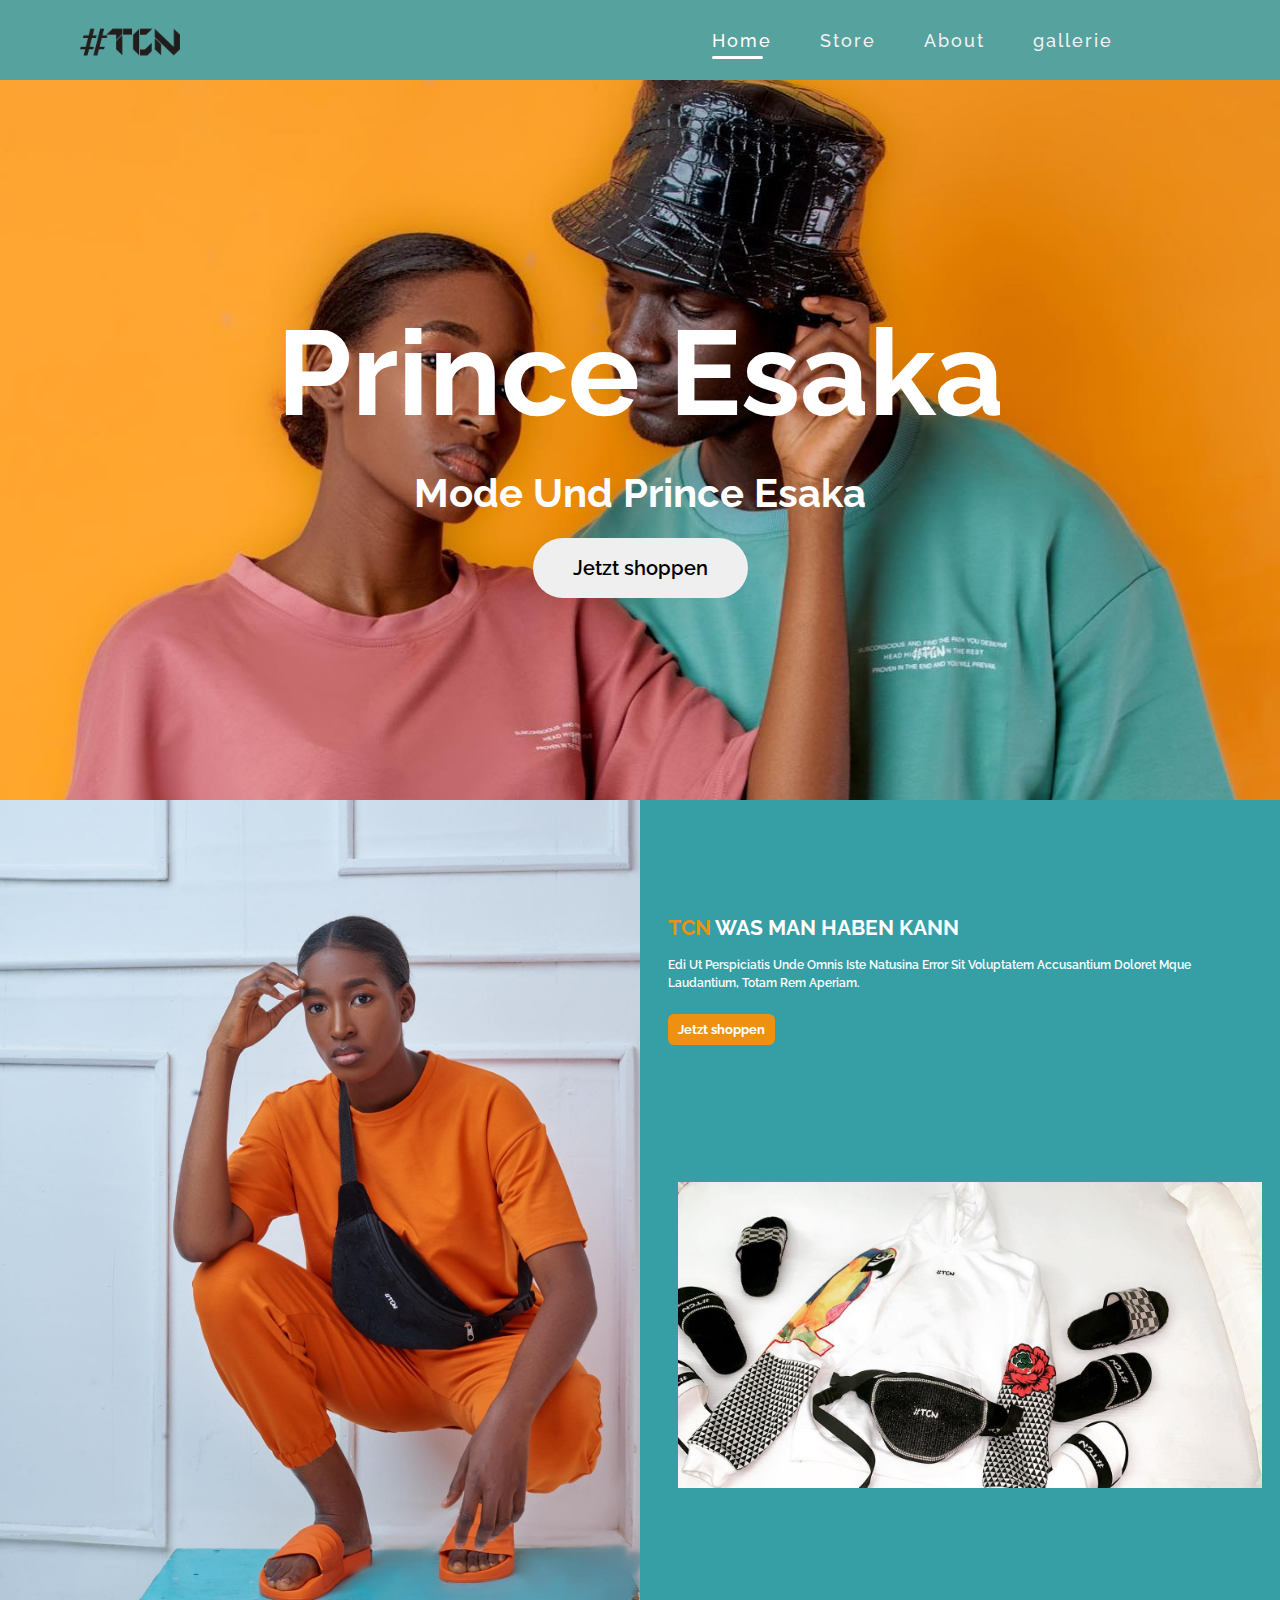
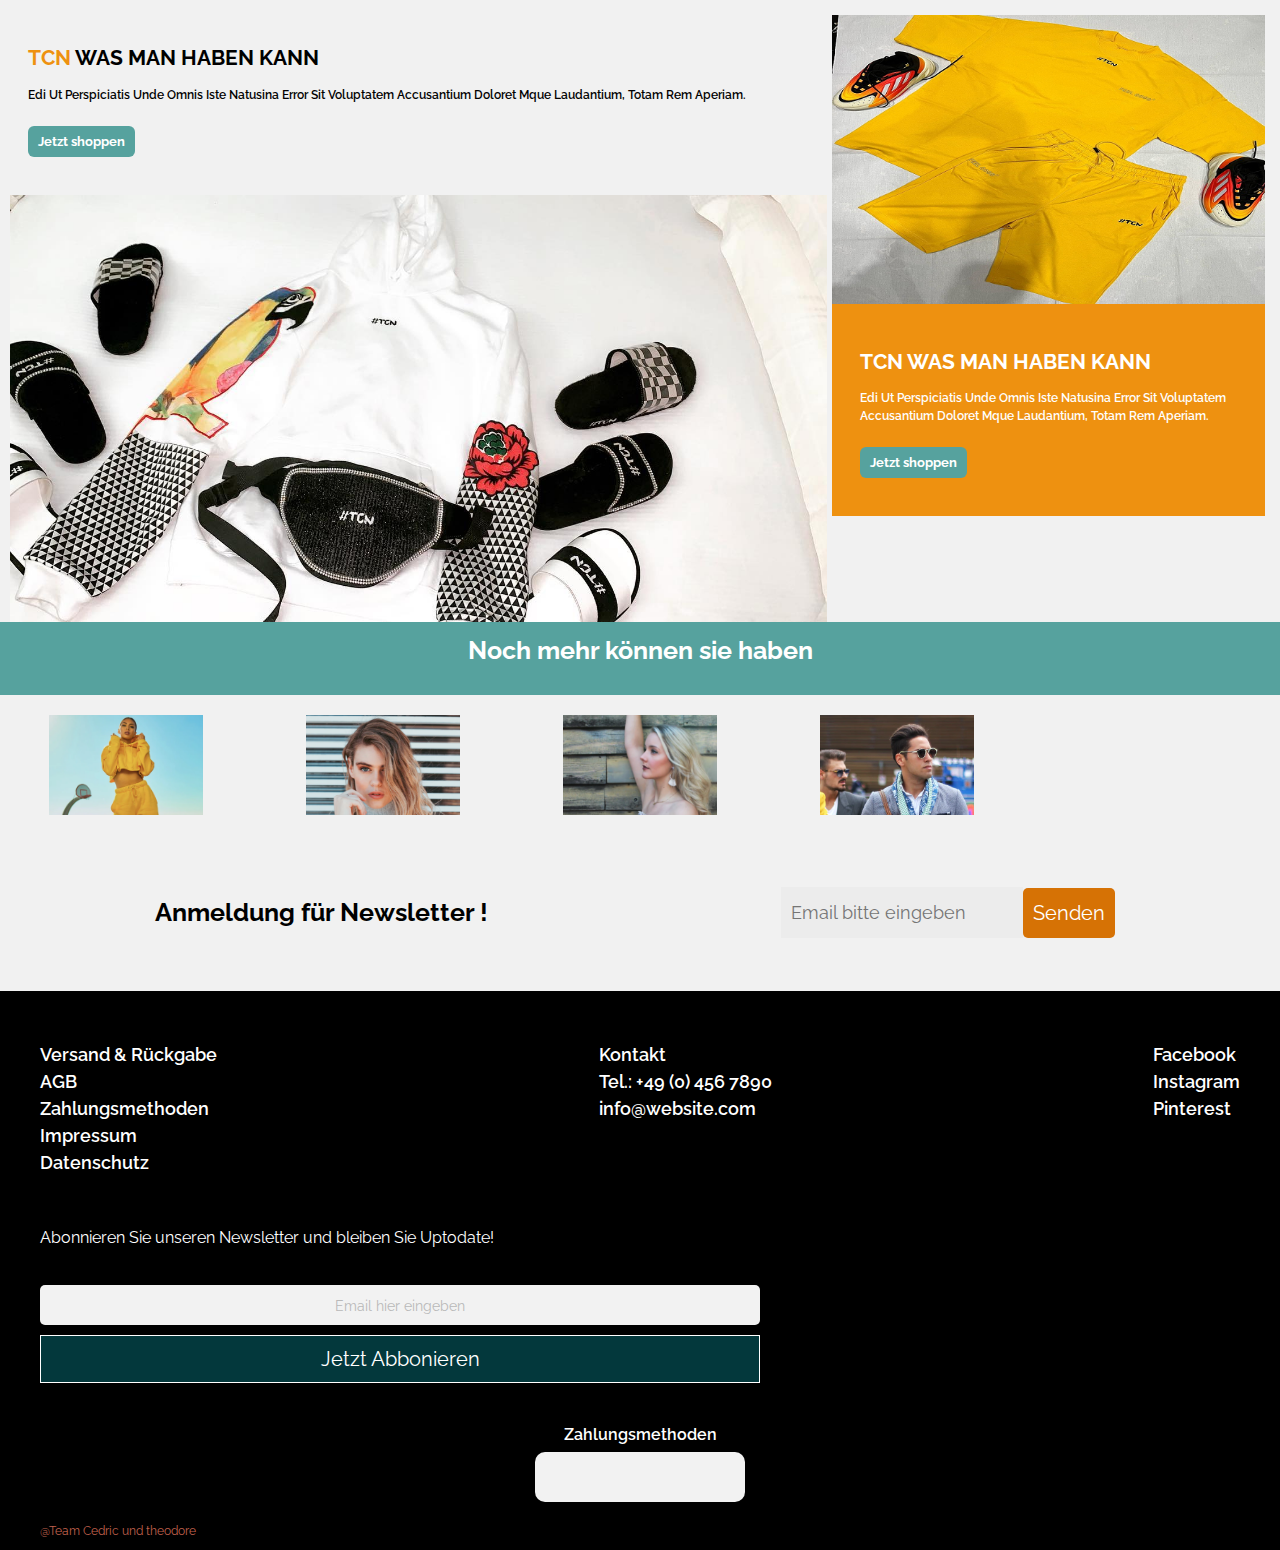
==== index.html @ e5fa183d "ma troixieme commite" ====
<!DOCTYPE html>
<html lang="de">
<head>
    <meta charset="UTF-8">
    <!-- <meta http-equiv="X-UA-Compatible" content="IE=edge"> -->
    <meta name="viewport" content="width=device-width, initial-scale=1.0">
    <!-- FONT_AWESOME -->
    <link rel="stylesheet" href="https://cdnjs.cloudflare.com/ajax/libs/font-awesome/6.0.0-beta3/css/all.min.css" />
    <!-- CSS STYLES  -->
    <link rel="stylesheet" href="style.css">
    <!-- Icons für Zahlungsmöglichkeiten -->
    <link rel="stylesheet" href="https://cdnjs.cloudflare.com/ajax/libs/font-awesome/4.4.0/css/font-awesome.min.css">
        <!-- SEO optimierung -->
    <title>Prince Esseka </title>
    <meta name="description" content="Prince Essaka Kleidung und accessoire," />
    <meta name="keywords" content="Kleidung, Mode, Accessoir, stil,hemd" />
</head>

<body>
    <!-- NAVIGATION BAR -->
    <nav>
        <div class="logo">
            <a href="index.html">
                <img src="media/mediaplus/WhatsApp_Image_2022-06-20_at_17.20.54-removebg-preview.png" alt="">
            </a>
        </div>
        <input type="checkbox" id="checkboxClick">
        <label for="checkboxClick" class="menu-btn">
            <i class="fas fa-bars"></i>
        </label>
    <!-- NAV LINKS -->
        <ul>
            <li><a class="active" href="index.html">Home</a></li>
            <li><a href="Store.html">Store</a></li>
            <li><a href="about.html">About</a></li>
            <li><a href="gallerie.html">gallerie</a></li>
        </ul>
    </nav>
    <header>
            <!-- Titel SECTION -->
        <div class="content">
            <div class="titel"> 
                <h1>Prince Esaka</h1>
                <span class="ti">Mode und Prince Esaka</span>
                <button>Jetzt shoppen</button>
            </div>
        </div>
    </header>
    <!-- main-indexSeite -->
    <div class="index-grid">
        <div class="index-content first first2 ">
            <img src="media/mediaplus/lui7.jpeg" alt="">
            <div class="text text1 flex">
                <div>
                    <h3><span>TCN</span> WAS MAN HABEN KANN</h3>
                    <p>Edi Ut Perspiciatis Unde Omnis 
                        Iste Natusina Error Sit Voluptatem 
                        Accusantium Doloret Mque Laudantium,
                        Totam Rem Aperiam.
                    </p>
                    <a href="Store.html" class="btn1">Jetzt shoppen</a>
                </div>
                <div><img src="media/mediaplus/article5.jpeg" alt=""></div>
            </div>
        </div>
        <div class="index-content first first3">
            <div class="flex">
                <div class="text text">
                    <h3><span>TCN</span> WAS MAN HABEN KANN</h3>
                    <p>Edi Ut Perspiciatis Unde Omnis 
                        Iste Natusina Error Sit Voluptatem 
                        Accusantium Doloret Mque Laudantium,
                        Totam Rem Aperiam.
                    </p>
                    <a href="Store.html" class="btn2">Jetzt shoppen</a>
                </div>
                <img src="media/mediaplus/article5.jpeg" alt="">
            </div>
            <div class="recht">
                <img src="media/mediaplus/article3.png" alt="">
                <div class="text text3">
                    <h3>TCN WAS MAN HABEN KANN</h3>
                    <p>Edi Ut Perspiciatis Unde Omnis 
                        Iste Natusina Error Sit Voluptatem 
                        Accusantium Doloret Mque Laudantium,
                        Totam Rem Aperiam.
                    </p>
                    <a href="Store.html" class="btn3">Jetzt shoppen</a>
                </div>
            </div>
        </div>
        <div class="index-content first">
            <h4>Noch mehr können sie haben</h4>
            <div class="bilder">
                <div><img src="media/icons/pic1.png" alt="Prince Essaka"></div>
                <div><img src="media/icons/pic3.png" alt="Prince Essaka"></div>
                <div><img src="media/icons/pic2.png" alt="Prince Essaka"></div>
                <div><img src="media/icons/pic4.png" alt="Prince Essaka"></div>
                <div class="none"><img src="media/icons/pic4.png" alt="Prince Essaka"></div>
                <div class="none"><img src="media/icons/pic4.png" alt="Prince Essaka"></div>
            </div>
        </div>
        <div class="index-content first newsletter">
           <div class="text-newsletter">
                <h3>Anmeldung für Newsletter !</h3>
           </div>
           <div class="email-box">
                <form action="#">
                    <div class="form-box">
                        <input type="email" placeholder="Email bitte eingeben" name="email">
                        <button class="submit">Senden</button>
                    </div>
                </form>
           </div>
        </div>
    </div>
    <footer class="footer">
        <div class="bloc-1">
            <div class="kontakt">
                <div class="box">
                    <span>Versand & Rückgabe</span>
                    <span>AGB</span>
                    <span>Zahlungsmethoden</span>
                    <span>Impressum</span>
                    <span>Datenschutz</span>
                </div>
                <div class="box">
                    <span>Kontakt</span>
                    <span>Tel.: +49 (0) 456 7890</span>
                    <span>info@website.com</span>
                </div>
                <div class="box">
                    <span>Facebook</span>
                    <span>Instagram</span>
                    <span>Pinterest</span>
                </div>
            </div>
            <div class="mail">
                <p>Abonnieren Sie unseren Newsletter und bleiben Sie Uptodate!</p>
                <input type="text" placeholder="Email hier eingeben"><br>
                <button>Jetzt Abbonieren</button>
            </div>
            <div class="zahlungen">
                <span>Zahlungsmethoden</span>
                <ul>
                    <li>
                        <div class="icons"></div>
                    </li>
                    <li>
                        <div class="icons"></div>
                    </li>
                    <li>
                        <div class="icons"></div>
                    </li>
                </ul>
            </div>
            <span class="cp">@Team Cedric und theodore</span>
        </div>
    </footer>
</body>

</html>
---- style.css ----
/* ============ GOOGLE FONT ============ */

@import url("https://fonts.googleapis.com/css2?family=Raleway:wght@400;500;600;700&display=swap");

* {
  margin: 0 auto;
  padding: 0;
  box-sizing: border-box;
  font-family: "Raleway", sans-serif;
  line-height: 1.5em;
  max-width: 2000px;
  text-decoration: none;
  list-style-type: none;
}

/* ============ NAVBAR ============ */
nav {
  display: flex;
  /* flex-wrap: wrap; */
  width: 100%;
  height: 80px;
  align-items: center;
  /* justify-content: space-between; */
  padding: 0 48px 0 120px;
  background: #56A29E;
  position: fixed;
  z-index: 10;
}
nav .logo img{
  cursor: pointer;
  height: 100px;
  width: auto;
display: block;
}
nav .cart span,
.fa-solid{
    color: #C0614D;
    font-size: 30px;
}
nav .logo a{
    color: #D67205;
}
nav span{
    color: white;
}
nav ul {
  display: flex;
  flex-wrap: wrap;
  list-style: none;
}
nav ul li {
  margin: 0 8px;
}
nav ul li a {
  color: #f2f2f2;
  font-size: 18px;
  font-weight: 500;
  padding: 8px 16px;
  border-radius: 5px;
  letter-spacing: 2px;
  text-decoration: none;
  position: relative;
  transition: all 0.3s ease-out;
}
nav ul li a::after {
  content: "";
  position: absolute;
  left: 16px;
  bottom: 0;
  height: 3px;
  width: 55%;
  background-color: #ffffff;
  animation: navlink-bottom 0.5s ease;
  -webkit-animation: navlink-bottom 0.5s ease;
  border-radius: 2px;
  -webkit-border-radius: 2px;
  -moz-border-radius: 2px;
  -ms-border-radius: 2px;
  -o-border-radius: 2px;
  display: none;
}
nav ul li:hover a::after {
    display: block;
}
@keyframes navlink-bottom {
  from {
    width: 0%;
  }

  to {
    width: 55%;
  }
}

/* active link */

nav ul li a.active,
nav ul li a:hover {
  color: #ffffff;
}
nav ul li a.active::after,
nav ul li a:hover::after {
  display: block;
}
nav .menu-btn i {
  color: #EE9110;
  font-size: 32px;
  cursor: pointer;
  display: none;
}
input[type="checkbox"] {
  display: none;
}
@media (max-width: 1000px) {
  nav {
    padding: 0;
  }
}
/* menu anzeigen*/
@media (max-width: 920px) {
  nav .menu-btn i {
    display: block;
  }
  #checkboxClick:checked ~ .menu-btn i:before {
    content: "\f00d";
  }
  nav ul {
    position: fixed;
    top: 80px;
    right: -100%;
    padding-top: 100px;
    background: rgb(255, 255, 255);
    height: 100vh;
    width: 100%;
    text-align: center;
    display: block;
    transition: all 0.3s ease-;
  }
  #checkboxClick:checked ~ ul { 
    right: 0;
    z-index: 4;
  }
  nav ul li {
    width: 100%;
    margin: 40px 0;
  }
  nav ul li a {
    width: 100%;
    margin-right: -100%;
    display: block;
    font-size: 20px;
    transition: 0.6s;
  }
  #checkboxClick:checked ~ ul li a {
    margin-right: 0px;
  }
  nav ul li a {
    color: #000000;
    font-weight: 700;
    font-size: 24px;
  }
  nav ul li a.active,
  nav ul li a:hover {
    background: none;
    color: #e90162;
  }
}
/* ============ Header ============ */
header .titel{
    color: white;
    display: block;
    line-height: 30px;
}
header .titel .ti{
    font-size: 30px;
}
header{
    padding-top: 80px;
    height: auto;
}
/* ============ Titel SECTION ============ */
.content h1{
    font-size: 50px;
}
.content button{
    cursor: pointer;
    display: block;
    padding: 5px 10px;
    border: none;
    border-radius: 50px;
    font-weight: 600;
    margin-top: 15px;
}
.content button:hover{
    color: white;
    background-color: #56A29E;
    transition: 0.4s ease-in-out;
}
.content {
    background: url(media/mediaplus/lui4.jpeg) no-repeat;
    background-size: cover;
    text-align: center;
    height: 80vh;
    display: flex;
    align-items: center;
    justify-content: center;
    width: 100%;
    padding: 0 30px;
    color: white;
  }
  .content div {
    font-size: 53px;
    font-weight: 700;
    text-transform: capitalize;
  }
/* ============ main-indexSeite ============ */
.index-grid .none{
    display: none;
}
.index-grid .first span{
    color: #EE9110;
}
.index-grid img{
    vertical-align: middle;
}
.index-grid .flex img{
    margin-top: 25px;
}
.index-grid{
    background: #f1f1f1;
    /* background-color: #EE9110; */
    display: grid;
    grid-template-columns: 1fr;
    /* grid-template-rows: 320px 250px 200px 250px; */
    /* grid-template-rows: 1fr 1fr 400px; */
}
.index-grid .first img{
    width: 100%;
}
.index-grid .first .text{
    padding: 42px 28px;
    /* background: #EE9110; */
    margin: 0;
}
.index-grid .text1{
    background-color: #369ea5;
    color: white;
}
.index-grid .btn1{
    color: white;
    background-color: #EE9110;
    border-radius: 6px;
}
.index-grid .btn3{
    color: white;
    border-radius: 6px;
}
.index-grid .text3{
    color: white;
    background-color: #EE9110;
}
.index-grid .btn2{
    color: white;
    border-radius: 6px;
}
.index-grid .first h3{
    font-size: 21px;
}
.index-grid .first p{
    margin: 12px 0 25px;
    font-size: 12.6px;
}
.index-grid .first .bilder{
    display: grid;
    grid-template-columns: 1fr 1fr;
    gap: 10px;
    margin: 20px 0 20px;
}
.index-grid .first h4{
    padding: 10px 30px 30px;
    font-size: 20px;
    background: #56A29E;
    width: 100vw;
}
.index-grid .first .bilder img{
    height: 100px;
    object-fit: cover;
}
.index-grid a{
    color: black;
    font-size: 12.6px;
    background-color: #56A29E;
    cursor: pointer;
    padding: 8px 10px;
}
.index-grid .newsletter{
    display: flex;
    flex-direction: column;
    padding: 28px 14px;
    width: 100vw;
    margin: auto;
}
.index-grid .email-box{
    display: flex;
    align-items: center;
    justify-content: center;
}
.index-grid .form-box{
    padding: 10px;
    border-radius: 5px;
    display: flex;
    align-items: center;
    justify-content: center;
}
.index-grid .form-box input{
    font-size: 18px;
    color: #000000;
    padding: 12px 10px;
    border: none;
    outline: none;
    background: #ececec;
}
.index-grid .form-box button{
    font-size: 20px;
    color: #fff;
    padding: 10px;
    border: none;
    border-radius: 5px;
    background: #D67205;
    cursor: pointer;
    transition: .03s;
    margin: 15px 0;
}
/* ============ Footer ============ */
footer{
    color: white;
    background: black;
}
footer .bloc-1{
    display: flex;
    flex-direction: column;
    padding: 30px 0 0 0;
}footer .kontakt span{
    display: block;
}
footer .kontakt{
    display: flex;
    flex-direction: column;
    margin: 0 40px;
}
footer .kontakt .box{
    margin: 20px 0;
    justify-content: flex-start;
    display: block;
    font-weight: 600;
}
footer input{
    padding: 8px;
    width: 100%;
    border: 2px solid white;
    background: inherit;
    color: white;
    font-size: 17px;
    margin: 35px 0 10px 0;
}
footer button{
    padding: 8px;
    width: 100%;
    margin-bottom: 40px;
}
footer .mail{
    margin: 0 40px;
}
footer .cp{
    margin: 0 0 10px 40px;
    font-size: 12px;
    color: #C0614D;
}
footer .zahlungen ul{
    background: #f2f2f2;
    margin: 0 0 20px 0;
    border-radius: 10px;
}
footer .zahlungen span{
    text-align: center;
    display: block;
    color: white;
    font-weight: 600;
    margin: 0 0 5px 0;
}
footer .zahlungen ul{
    display: flex;
    flex-direction: row;
}
footer .zahlungen .icons:first-child{
    background: url(/project/marshall/media/Icons_Zahlunng/paypal.png);
    height: 50px;
    width: 50px;
    background-size: cover;
    margin: 0 10px;
}

.main-grid .bloc1{
    min-height: 300px;
}
.main-grid .bloc1 .bg-image {
    position: relative;
    background: #333
      url("/media/taras-chernus-7yKhUCkGzGM-unsplash.jpg");
    background-position: center;
    background-repeat: no-repeat;
    background-size: cover;
    width: 100%;
    height: 300px;
  }

  #sectionAa{
      padding: 2em 1em 1em;
  }
  #sectionBb{
      padding: 2em 1.9em 1em;
      text-align: center;
  }
  #sectionAa ul {
    list-style: none;
    margin: 0;
    padding: 0;
  }
  #sectionAa li {
    margin-bottom: 1em;
    background: #fff;
    color: #333;
  }
  hr{
      width: 20%;
      border: 1px solid black;
  }
  
  .karte-content {
    padding: 1.5em;
  }
  #sectionAa img, 
  #sectionBb img, 
  #sectionc img{
    display: block;
    width: 100%;
    height: auto;
    border-radius: 10px;
  }
  #sectionBb button{
      padding: 10px;
      width: 80%;
      background: #03383C;
      color: white;
      font-size: 20px;
      letter-spacing: 2px;
      cursor: pointer;
      border: none;
      border-radius: 10px;
  }
  /* #sectionBb img:hover{
    transform: scale(1.3);
  } */

  #sectionBb .item-content{
      margin: 0 0 25px 0;
  }

/* -- section C -- */
#sectionc .titel{
    padding: 1.5em 1.8em;
    width: 100%;
    font-size: 23px;
    text-transform: uppercase;
    font-weight: 600;
    text-align: center;
    color: white;
    background-color: #03383C;
}
#sectionc span{
    color: #C0614D;
}
#sectionc a{
    color: white;
}
#sectionc .none{
    display: none;
}

/* ============ shop ============ */
.box-shop{
    background-color: #f1f1f1;
    display: grid;
    grid-template-columns: 1fr;
    text-align: center;
    padding: 120px 5px 0 5px;
}
.box-shop .item img{
    height: 400px;
    width: auto;
    text-align: center;
    object-fit: cover;
    width: 100%;
    cursor: pointer;
}
.box-shop .item:last-child{
    padding: 13px;
    background-color: #03383C;
    color: white;
    font-weight: 600;
    letter-spacing: 1px;
}
.box-shop .item span{
    color: #C0614D;
}
/* ============ About ============ */
.about-grid .item{
    background-color: #f1f1f1;
}
.about-grid{
    padding-top: 80px;
    display: block;;
}
.about-grid .nav{
    display: flex;
    padding: 20px 5px;
    font-weight: 600;
    font-size: 20px;
    position: fixed;
    width: 100%;
    background-color: #EE9110;
    opacity: 0.8;
}
.about-grid a{
    color: black;
    cursor: pointer;
}
.about-grid .text{
    text-align: center;
    padding: 10px;
}
.about-grid .text h1{
    margin-top: 20px;
}
.about-grid .text p{
    font-size: 20px;
    margin-top: 30px;
}
.about-grid label{
    color: black;
}
.about-grid .formular{
    padding: 0 15px;
}
.about-grid .formular input{
    width: 70%;
}
.about-grid .formular{
    padding: 0 15px;
}
.about-grid .form-group input,
.about-grid .form-group textarea,
.about-grid  select{
    width: 100%;
    padding: 6px;
    font-size: 18px;
    border: 1px solid black;
    margin-top: 5px;
}
.about-grid textarea{
    resize: vertical;
}
.about-grid button[type="submit"]{
    width: 100%;
    border: none;
    outline: none;
    font-size: 24px;
    padding: 10px;
    background-color: #C0614D;
    color: white;
    border-radius: 8px;
    margin-top: 10px;
    margin-bottom: 20px;
}
.about-grid .first img{
    height: auto;
    width: 100%;
}
.about-grid .bilder{
    display: flex;
    flex-direction: column;
    padding: 10px;
}
.about-grid .bilder img{
    height: auto;
    width: 100%;
    max-width: 100%;
    margin: 10px auto;
    border-radius: 20px;
}
.about-grid .bilder h2{
    margin: 20px auto;
    display: block;
}

/* shop Seite */
.container-shop-titel .item1{
    font-size: 50px;
    font-weight: 600;
    display: block;
    margin: 2px 0 0 0;
    padding: 30px;
    text-align: center;
}
.container-shop-titel{
    background-color: rgb(161, 161, 86);
    height: 600px;
    padding-top: 220px;
}
.container-shop{
    padding-top: 120px;
    padding: 120px 10px 0 10px;
    color: black;
}
.container-shop h2{
    display: block;
    text-align: center;
    text-transform: uppercase;
    margin-bottom: 30px;
}
.container-shop .shop-items{
    display: grid;
    grid-template-columns: 1fr;
    grid-template-rows: repeat(4,1fr);
    gap: 5px;
}
.container-shop .shop-item img{
    height: 350px;
    width: 100%;
    max-width: 101%;
    object-fit: cover;
    border-radius: 10px;
}
.shop-item .shop-item-price,
.shop-item .shop-item-name{
    text-align: center;
    display: block;
    margin: 10px 0;
    font-weight: 600;
}
.container-shop .shop-item-button,
.btn-purchase{
    display: block;
    padding: 8px 15px;
    background-color: #C0614D;
    border: none;
    border-radius: 10px;
    cursor: pointer;
    margin-bottom: 15px;
    margin-top: 5px;
}
.cart-row{
    display: flex;
}
.cart-item {
    width: 45%;
}
.cart-header {
    font-weight: bold;
    font-size: 1.25em;
    color: #333;
}
.cart-total{
    display: block;
    text-align: center;
    margin: 20px;
}
.cart-column {
    display: flex;
    align-items: center;
    border-bottom: 1px solid black;
    margin-right: 1.5em;
    padding-bottom: 10px;
    margin-top: 10px;
}
.cart-quantity {
    width: 30%;
}
.container-shop .box a{
    color: white;
}
.container-shop .box{
    display: block;
    background-color: #06545a;
    color: #fff;
    padding: 5px 0;
    font-size: 20px;
    margin-top: 15px;
    margin-bottom: 15px;
    max-width: 45%;
    border-radius: 10px;
}
.box-shop .item{
    margin-bottom: 20px;
}
.box-shop .item hr{
    margin-top: 5px;
    margin-bottom: 5px;
}
.box-shop .item span{
    display: block;
    margin-bottom: 5px;
    font-weight: 600;
}
.box-shop button{
    display: block;
    cursor: pointer;
    background-color: #C0614D;
    padding: 8px 15px;
    border: none;
    border-radius: 10px;
    font-weight: 600;
}

#body-store{
    background-color: #f1f1f1;
}
.container-shop-backgr{
    background-color: #b9d3d4;
}
/* gallerie */

/* a propos */
.content-large3{
    display: flex;
}
.content-large3 .content{
    padding: 5px;
    color: white;
    font-size: 10px;
    height: 100%;
    background-color: #037981;
}

/* chekout */
.checkout-body{
    height: 100vh;
    width: 100%;
    display: flex;
    justify-content: center;
    align-items: center;
    flex-direction: column;
    padding: 500px 10px 350px 10px;
}
.step-check{
    background-color: rgb(0, 132, 255);
    height: 30px;
    width: 30px;
    border-radius: 30px;
    margin-bottom: 1rem;
    position: relative;
    background-position: center;
    background-repeat: no-repeat;
    background-size: 60%;
}
.progress-step-container:nth-of-type(3) .step-check::after{
    display: none;
}
.progress-step-container:nth-of-type(3) .step-check{
    background-image: none;
    background-color: white;
    border: 2px solid grey;
}
.progress-step-container:nth-of-type(2) .step-check::after{
    background-color: grey;
    display: none;
}
.progress-step-container:nth-of-type(2) .step-check{
    background-image: none;
    background-color: white;
    border: 2px solid rgb(0, 132, 255);
}
.step-check::after{
    content: "";
    width: 15vw;
    height: 2px;
    background-color: inherit;
    position: absolute;
    top: 50%;
    right: 0;
    transform: translateX(100%) translateY(-50%);
    display: none;
}
.form-container{
    width: 60%;
    margin-top: 6rem;
    display: flex;
    justify-content: flex-start;
    align-items: flex-start;
    flex-direction: column;
    text-align: center;
}
.form-title{
    font-size: 20px;
    display: block;
    text-align: center;
    margin-bottom: 2.5rem;
    font-weight: 600;
    opacity: 0.8;
}
.checkout-form{
    display: flex;
    justify-content: center;
    align-items: flex-start;
    flex-direction: column;
    width: 100%;
}
.input-line{
    display: flex;
    justify-content: center;
    align-items: flex-start;
    flex-direction: column;
    margin-bottom: 1rem;
    width: 100%;
}
label{
    font-size: 16px;
    color: rgb(102, 98, 98);
    margin-bottom: 0.5rem;
}
input[type="text"]{
    width: 100%;
    height: 40px;
    padding: 0 10px;
    background-color: #f2f2f2;
    border-radius: 5px;
    border: none;
    font-size: 18px;
}
input[type="text"]::placeholder{
    font-size: 14px;
    color: #b9b9b9;
}
.step-title{
    color: grey;
}
.input-container{
    display: flex;
    justify-content: space-between;
    align-items: center;
    width: 100%;
}
.input-container .input-line{
    width: 48%;
}
input[type="button"]{
    background-color: #03383C;
    color: white;
    font-weight: 500;
    font-size: 18px;
    height: 50px;
    padding: 0 30px;
    border: none;
    border-radius: 5px;
    cursor: pointer;
    margin-bottom: 40px;
    margin-top: 10px;
}
input[type="button"]:hover{
    background-color: #037981;
    transition: ease-in-out;
}
/* kontakt  */
.kontakt-grid{
    display: grid;
    grid-template-columns: 1fr;
    padding-top: 80px;
}
.kontakt-grid h1{
    margin-top: 25px;
    text-align: center;
}
.kontakt-grid p{
    margin-bottom: 25px;
}
.kontakt-grid .bilds{
    padding-bottom: 40px;
    text-align: center;
}
.kontakt-grid .btn{
    border: none;
    padding: 12px;
    background-color: #369ea5;
    border-radius: 10px;
}
.kontakt-grid .bg-image{
    background: #333 url(/media/mountain-7279430_1920.jpg);
    background-position: center;
    background-repeat: no-repeat;
    background-size: cover;
    width: 100%;
    height: 270px;
    position: absolute;
    z-index: -1;
}
.kontakt-grid .bilds h1,a{
    color: white;
    font-weight: 700;
    margin-top: 50px;
}
.kontakt-grid .form a{
    color: black;
}
.kontakt-grid .form p{
    color: black;
}
.kontakt-grid .form{
    padding: 10px;
}
.kontakt-grid .form h3{
    margin-top: 30px;
}
/* gallerie icons */
.gallerie-grid{
    padding-top: 80px;
    /* background-color: #fff2e1; */
}
.gallerie-grid ul{
    display: flex;
    justify-content: space-around;
}
.gallerie-grid .icons a{
    font-size: 40px;
    margin: 50px 0;
    cursor: pointer;
}
.fa-youtube{
    color: red;
}
.fa-facebook-f{
    color: rgb(62, 62, 163);
}
.fa-twitter{
   color: rgb(163, 163, 228);
}
.fa-instagram{
   color: rgb(58, 6, 110);
}
.gallerie-grid .icons hr{
    width: 90%;
    opacity: 0.3;
}
.gallerie-grid .container{
    width: 100%;
    /* background: #1c99a1; */
    margin: 80px auto;
}
.gallerie-grid .container h1{
    padding: 0 0 40px 0;
    text-align: center;
    /* color: #fff; */
    color: black;
}
.gallerie-grid .feature-img{
    width: 90%;
    margin: auto;
    position: relative;
    border-radius: 6px;
    overflow: hidden;
}
.small-img-row{
    margin-left: 100px;
}
.small-img-row{
    display: flex;
    background: #efefef;
    margin: 20px auto;
    align-items: center;
    border-radius: 6px;
    overflow: hidden;
    width: 90%;
    /* flex-direction: column;
    text-align: center; */
}
.small-img{
    position: relative;
    height: 97px;
}
.small-img img{
    width: 150px;
}
.small-img-row p{
    margin-left: 20px;
    color: #707070;
    font-weight: 600;
    font-size: 15px;
    line-height: 22px;
}
.gallerie-grid .row{
    padding-bottom: 10px;
}
.gallerie-grid .play-btn{
    width: 60px;
    position: absolute;
    left: 50%;
    top: 50%;
    transform: translate(-50%,-50%);  /* https://www.w3schools.com/cssref/css3_pr_transform.asp */
    cursor: pointer;
}
.small-img .play-btn{
    width: 35px;
}
.video-player{
    width: 95%;
    position: absolute;
    left: 50%;
    top: 50%;
    transform: translate(-50%,-50%);  /* https://www.w3schools.com/cssref/css3_pr_transform.asp */
    cursor: pointer;
    margin-top: 50vh;
}
.close-btn{
    position: absolute;
    top: 10px;
    right: 10px;
    width: 30px;
    cursor: pointer;
}

::-webkit-scrollbar{
    width: 20px;
}
::-webkit-scrollbar-track{
    background: #EE9110;
}
::-webkit-scrollbar-thumb{
    background: #56A29E;
}


/* Media Querie */
.gallerie-grid{
    background-color: #d8c0a8;
}
@media (min-width: 800px) {
    .index-grid .newsletter{
        display: flex;
        flex-direction: row;
        align-items: center;
    }
    .index-grid .newsletter h3{
        font-size: 25px;
    }
    .index-grid .flex img{
        margin: 0 10px;
    }
    .index-grid .first .bilder{
        gap: 5px;
        grid-template-columns: 1fr 1fr 1fr 1fr;
        grid-template-rows: 1fr;
    }
    .index-grid .first p{
        font-size: 12px;
        font-weight: 600;
    }
    .index-grid .first h4{
        font-size: 25px;
        padding: 10px 30px 25px;
        text-align: center;
        color: white;
    }
    .index-grid .first .recht{
        padding: 15px;
    }
    .index-grid .first3{
        display: flex;
    }
    .index-grid .first2 img{
        height: auto;
    }

    .gallerie-grid .col{
        flex-basis: 50%;
        min-width: 250px;
    }
    .gallerie-grid .row{
        display: flex;
        align-items: center;
        /* flex-wrap: wrap; */
    }
    .about-grid .bilder h2{
        /* margin-top: 150px; */
        margin: auto 0;
        text-align: center;
        font-size: 30px;
    }
    .about-grid .bilder img{
    margin: 0;
    }
    .about-grid .bilder{
        display: grid;
        grid-template-columns: 1fr 1fr;
        grid-template-rows: 1fr 1fr 1fr 1fr;
        gap: 10px;
    }
    .about-grid form{
        width: 80%;
    }
    /* article */
    .titel button{
        padding: 10px 20px;
    }
    .article{
        display: grid;
        grid-template-columns: 1fr 1fr;
        grid-template-rows: repeat(2,550px);
        gap: 10px;
        padding: 0 10px;
        margin-top: 40px;
        width: 100%;
        padding-bottom: 20px;
    }
    .article button{
        padding: 8px 30px;
        font-weight: 600;
    }
    /* checkout */
    .progress-checkout-container{
        display: flex;
        flex-direction: row;
    }
    .step-check{
        margin: 0 80px;
    }
    .step-title{
        text-align: center;
        display: block;
        margin-top: 10px;
    }   
    .checkout-body{
        padding: 10px 10px 0px 10px;
    }
    input[type="button"]{
        margin-top: 40px;
        margin-bottom: 40px;
    }

    .content-large3 .content{
        height: 168%;
        font-size: 20px;
    }
    nav {
        padding: 0;
    }
    nav .logo {
        margin: 0 80px;
    }
    #sectionBb button{
        padding: 10px;
        width: 50%;
        cursor: pointer;
    }
    #sectionBb button{
        background-color: #C0614D;
        color: wh   ite;
    }
    #sectionBb button a{
        color: white;
    }
    #sectionBb button:hover{
        background-color: #03383C;
        border: 1px solid white;
        color: white;
        transition: 0.6s ease-in-out;
    }
    #sectionAa img, 
    #sectionBb img{
      display: block;
      width: 90%;
      height: auto;
      border-radius: 10px;
    }
    #sectionAa .karte-content p{
        margin: 15px;
        font-weight: 600;
    }
    #sectionc .titel{
        min-height: 250px;
        font-size: 40px;
    }
    #sectionc .img{
        display: flex;
        flex-direction: row;
    }

    /* Footer */
    footer .kontakt{
        display: flex;
        flex-direction: row;
        justify-content: space-between;
        margin-bottom: 30px;
        font-size: 18px;
    }
    .mail input,
    .mail button{
        width: 60%;
        text-align: center;
    }
    .mail button{
        font-size: 20px;
        cursor: pointer;
        background: #03383C;
        color: white;
        border: 1px solid white;
    }
    hr{
        width: 10%;
        border: 1px solid white;
    }
    .main-grid{
        background-color: #06545a;
        color: white;
    }
    .karte{
        background: #06545a;
        color: white;
    }
    .main-grid .bloc1{
        display: flex;
        flex-direction: column;
    }
    .main-grid #sectionAa ul{
        display: flex;
        flex-direction: row;
    }
    .karte {
        padding: 1.5em;
        height: 21vh;
      }
    .box-shop{
        grid-template-columns: 1fr 1fr;
        grid-template-rows: repeat(7, 1fr);
        gap: 10px;
        padding: 0 10px;
        padding-top: 120px;
    }
    .box-shop .item:last-child{
        grid-column: 1 / 3;
        grid-row: 7 / 8;
        padding: 80px;
        font-size: 25px;
        text-align: center;
    }
    .box-shop .item-content{
        position: relative;
    } 
    .box-shop hr{
        width: 10%;
        border: 1px solid  black;
    }
    .container-shop .shop-items{
        display: grid;
        grid-template-columns: 1fr 1fr;
        grid-template-rows: repeat(3,1fr);
        gap: 5px;
    }
    .menu-btn .fa-bars{
        position: absolute;
        right: 100px;
        top: 35px;
    }
}
@media (min-width: 1000px){
    .index-grid .newsletter{
        width: 100vw;
        
    }
    .index-grid .first .bilder{
        gap: 5px;
        grid-template-columns: repeat(5,1fr);
        grid-template-rows: 1fr;
    }
    .index-grid .first2{
        display: grid;
        grid-template-columns: 1fr 1fr ;
        grid-template-rows: 1fr;
    }
    .index-grid .first .flex{
        display: flex;
        flex-direction: column;
        justify-content: space-around;
    }
    .content .titel h1{
        font-size: 120px;
    }
    .content .titel .ti{
        font-size: 40px;
    }
    .titel button{
        padding: 15px 40px;
        font-size: 20px;
    }
    .article{
        display: grid;
        grid-template-columns: 1fr 1fr;
        grid-template-rows: repeat(2,670px);
        padding: 0 10px;
    }    
    .content .titel h1{
        font-size: 120px;
    }
    .content .titel .ti{
        font-size: 40px;
    }
    .titel button{
        padding: 15px 40px;
        font-size: 20px;
    }
    .article{
        display: grid;
        grid-template-columns: 1fr 1fr;
        grid-template-rows: repeat(2,670px);
        padding-bottom: 20px;
    }
    .article button{
        padding: 8px 30px;
        margin-top: 10px;
    }
    .karte-content {
        padding: 1.5em 1.5em 1.5em 2.1em;
    }
    .main-grid .bloc1{
        display: flex;
        flex-direction: column;
    }
    .main-grid #sectionAa ul{
        display: flex;
        flex-direction: row;
    }
    .karte {
        padding: 1.5em;
        height: 21vh;
      }
      #sectionBb .item-content{
        margin-top: 30px;
    }
    .container-shop .shop-items{
        display: grid;
        grid-template-columns: 1fr 1fr 1fr;
        grid-template-rows: repeat(2,1fr);
        gap: 10px;
    }
}
@media (min-width: 1200px){
    .article{
        display: grid;
        grid-template-columns: 1fr 1fr;
        grid-template-rows: repeat(2,810px);
        padding: 0 10px;
    } 
    #sectionBb .item{
        margin-top: 100px;
    }
    .box-shop{
        grid-template-columns: 1fr 1fr 1fr;
        grid-template-rows: repeat(5, 1fr);
        gap: 10px;
    }
    .box-shop .item:last-child{
        grid-column: 1 / 4;
        grid-row: 5 / 6;
        padding: 50 auto;
        font-size: 30px;
    }
}
@media (min-width: 1870px){
    #sectionBb .item{
        margin-top: 500px;
    }
}
@media (min-width: 1300px){
    .article{
        display: grid;
        grid-template-columns: 1fr 1fr;
        grid-template-rows: repeat(2,870px);
        padding: 0 10px;
    } 
}
@media (min-width: 1100px){
    #sectionBb .item{
        margin-top: 50px;
    }
}
@media (min-width: 1500px){
    .index-grid .newsletter{
        max-width: 70vw;
        padding: 0 40px;
    }
    .index-grid .first p{
        font-size: 25px;
    }
    .index-grid .first h3{
        font-size: 28px;
    }
    .index-grid .first h4{
        font-size: 35px;
    }
    .index-grid .first a{
        padding: 13px 17px;
    }
    .about-grid .bilder h2{
        width: 80%;
    }
    .about-grid .bilder{
        display: grid;
        grid-template-columns: 1fr 1fr 1fr;
        grid-template-rows: 1fr 1fr 1fr;
        gap: 10px;
    }
    .about-grid .text{
        width: 80%;
    }
    #sectionBb .item{
        margin-top: 130px;
    }
    .article{
        display: grid;
        grid-template-columns: 1fr 1fr;
        grid-template-rows: repeat(2,990px);
        padding: 0 10px;
    }     
    .progress-checkout-container{
        margin-top: 90px;
    }

}
@media (min-width: 2000px){
    .karte-content {
        padding: 1.5em 1.5em 1.5em 5.1em;
      }
      .main-grid .bloc1{
        display: flex;
        flex-direction: column;
    }
    .main-grid #sectionAa ul{
        display: flex;
        flex-direction: row;
    }
    .karte {
        padding: 1.5em;
        font-size: 25px;

      }
      #sectionBb .item{
          margin-top: 250px;
      }
      .content div {
        font-size: 90px;
        font-weight: 700;
        text-transform: capitalize;
      }
      .main-grid .bloc1 .bg-image {
        height: 600px;
      }
      #sectionBb{
        padding: 2em 1.9em 1em;
        text-align: center;
        font-size: 30px;
    }
    #sectionBb .item-content{
        margin-top: 30px;
    }
    .article{
        display: grid;
        grid-template-columns: 1fr 1fr;
        grid-template-rows: repeat(2,1350px);
        padding: 0 10px;
    }
}
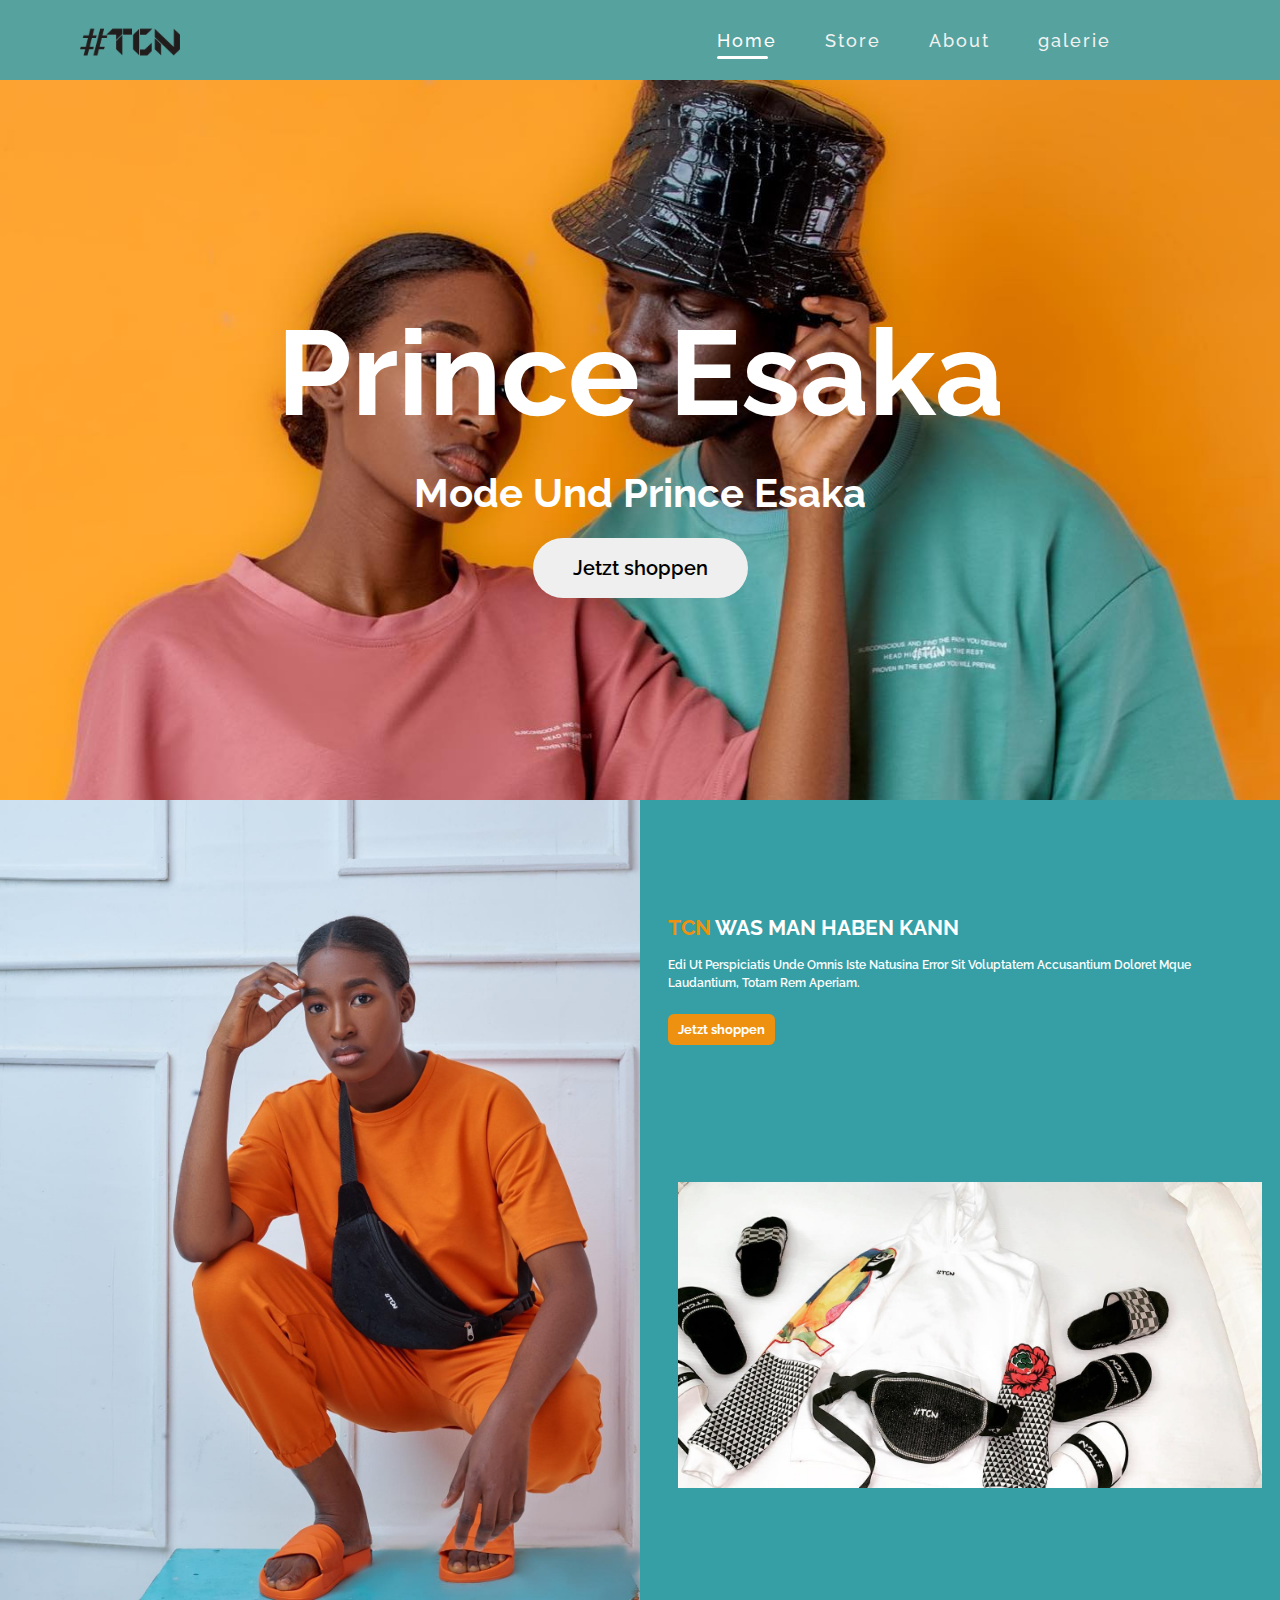
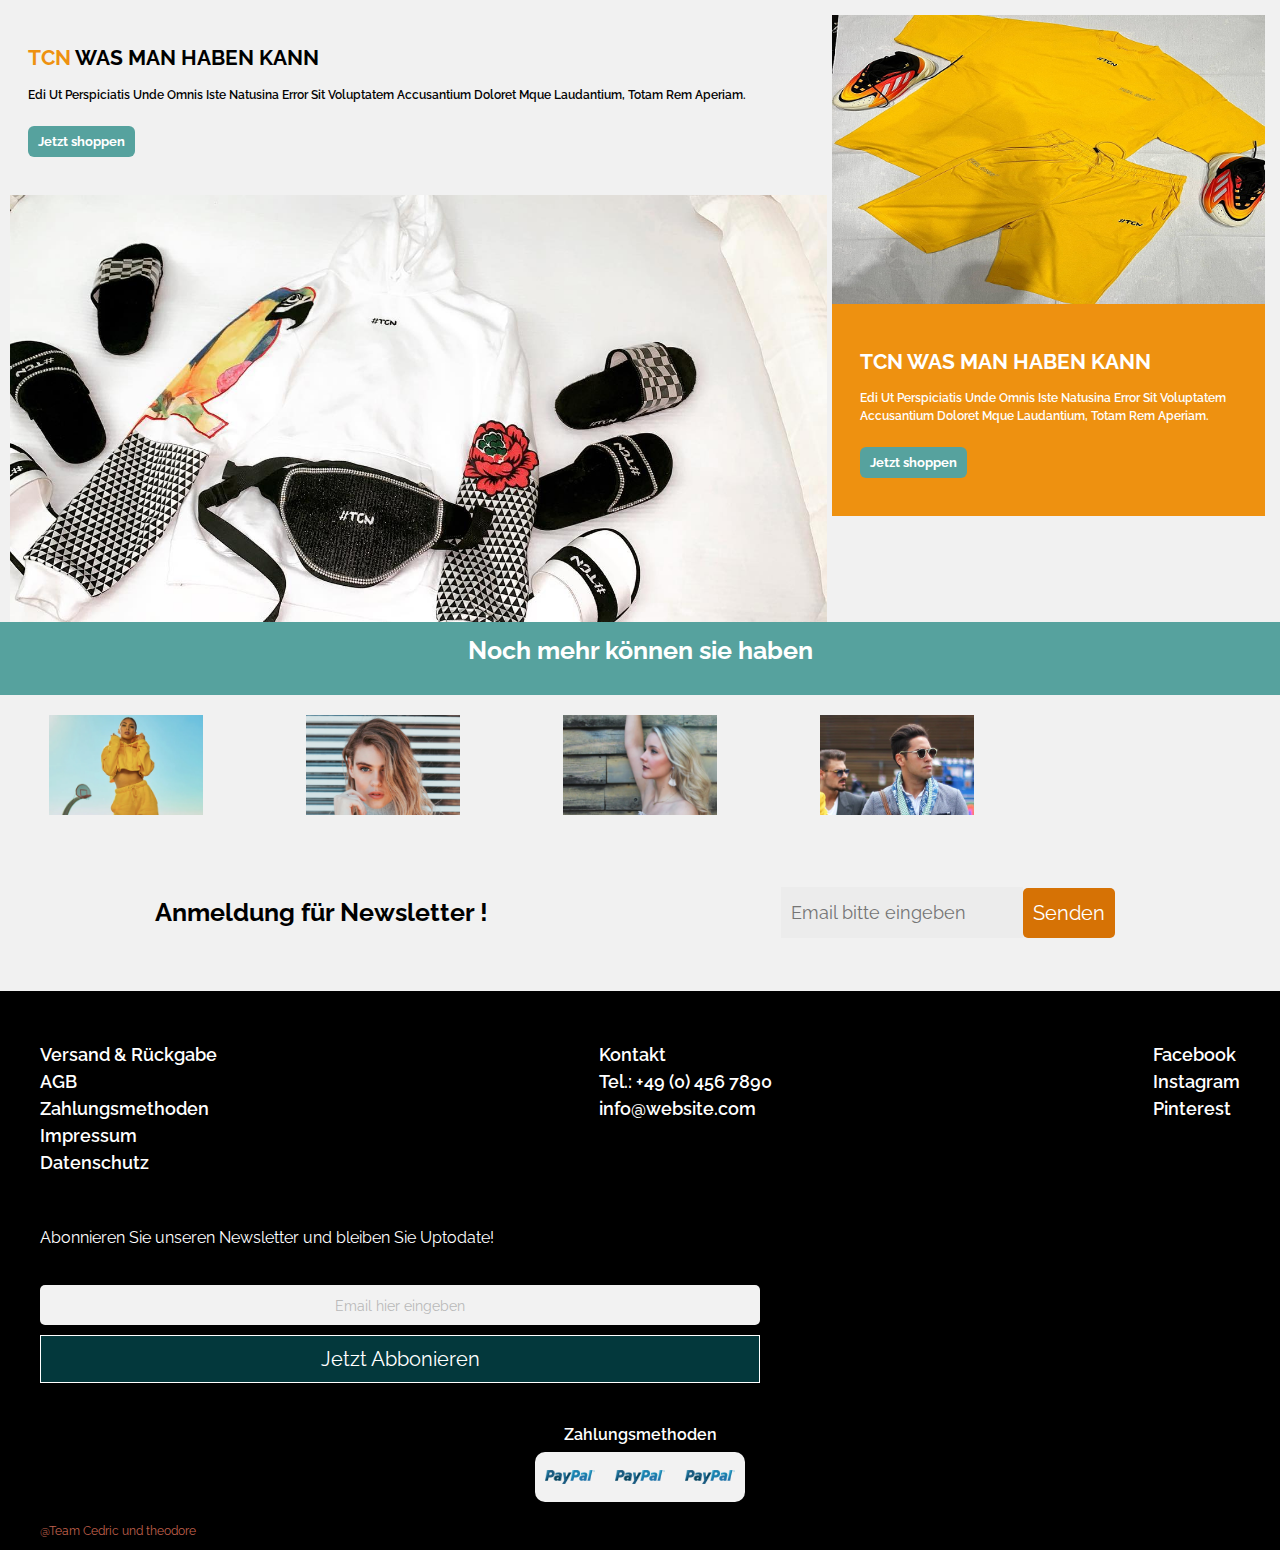
==== commit 03c4bd83: "modiffication du titre galerie" ====
--- a/index.html
+++ b/index.html
@@ -33,7 +33,7 @@
             <li><a class="active" href="index.html">Home</a></li>
             <li><a href="Store.html">Store</a></li>
             <li><a href="about.html">About</a></li>
-            <li><a href="gallerie.html">gallerie</a></li>
+            <li><a href="gallerie.html">galerie</a></li>
         </ul>
     </nav>
     <header>
--- a/style.css
+++ b/style.css
@@ -393,7 +393,7 @@
     flex-direction: row;
 }
 footer .zahlungen .icons:first-child{
-    background: url(/project/marshall/media/Icons_Zahlunng/paypal.png);
+    background: url(media/Icons_Zahlunng/paypal.png);
     height: 50px;
     width: 50px;
     background-size: cover;
